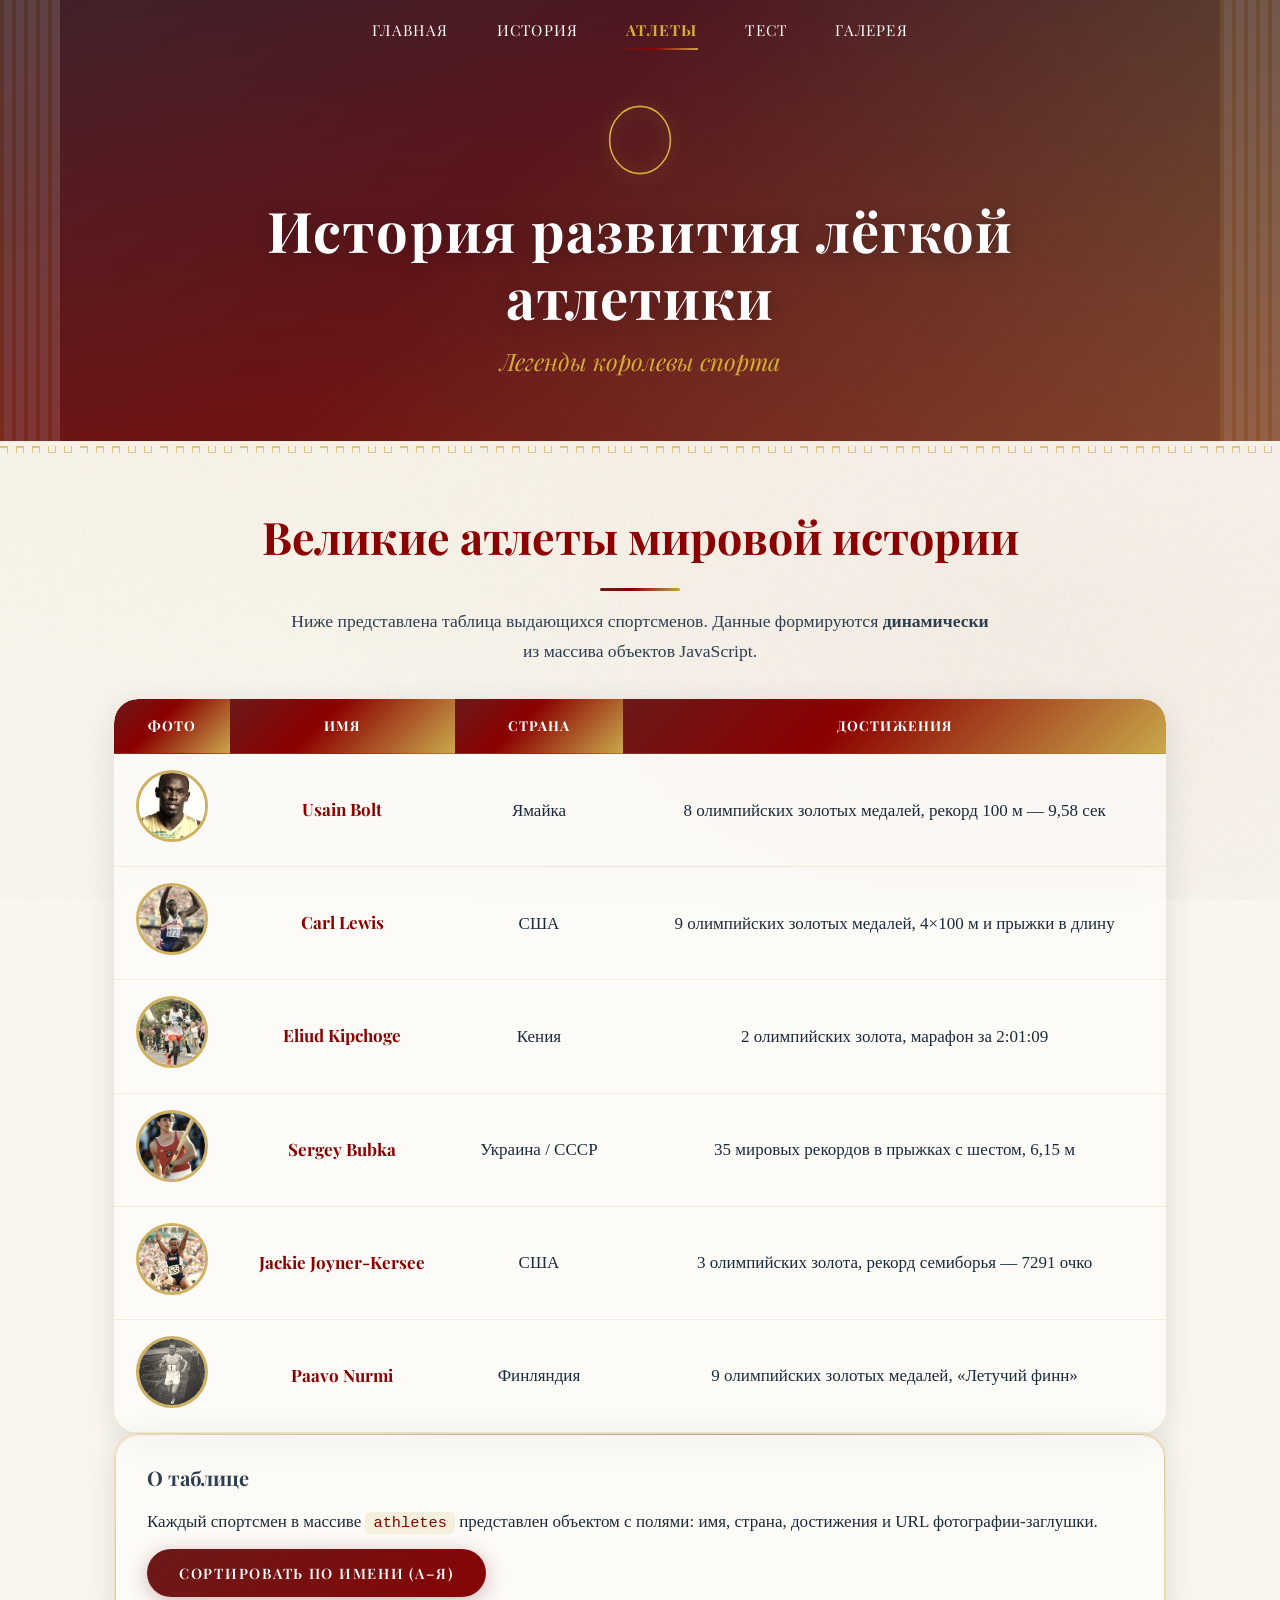
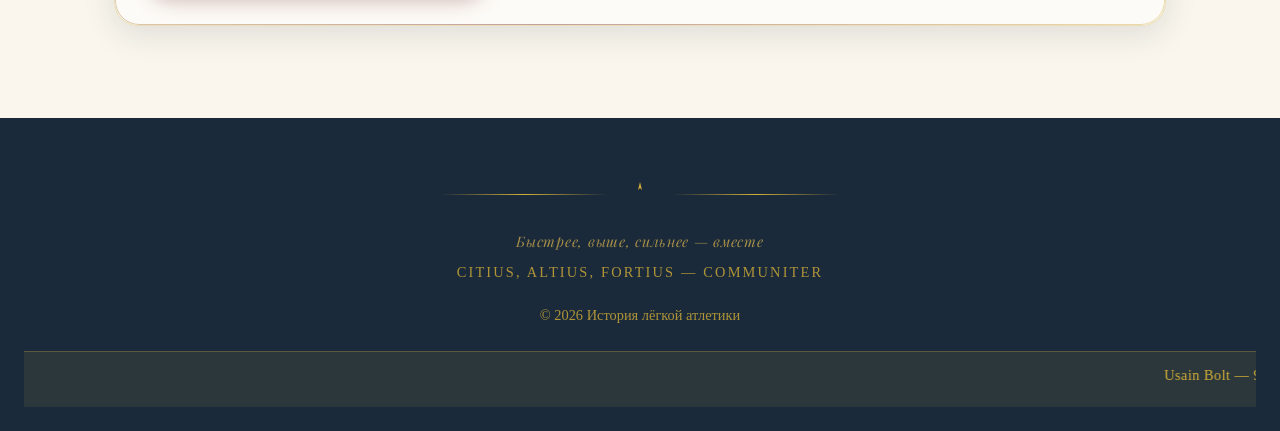
==== athletes.html @ deb90703 "Add files via upload" ====
<!DOCTYPE html>
<html lang="ru">
<head>
    <meta charset="UTF-8">
    <meta name="viewport" content="width=device-width, initial-scale=1.0">
    <title>Великие атлеты</title>
    <link rel="preconnect" href="https://fonts.googleapis.com">
    <link rel="preconnect" href="https://fonts.gstatic.com" crossorigin>
    <link href="https://fonts.googleapis.com/css2?family=Playfair+Display:ital,wght@0,400;0,700;1,400&display=swap" rel="stylesheet">
    <link rel="stylesheet" href="style1.css">
</head>
<body class="page-inner">

    <div class="marble-bg"></div>
    <div class="grain-overlay"></div>

    <nav class="main-nav" id="mainNav">
        <ul>
            <li><a href="index.html">Главная</a></li>
            <li><a href="history.html">История</a></li>
            <li><a href="athletes.html" class="active">Атлеты</a></li>
            <li><a href="quiz.html">Тест</a></li>
            <li><a href="gallery.html">Галерея</a></li>
        </ul>
    </nav>

    <header class="site-header hero">
        <div class="hero-parallax" id="heroParallax"></div>
        <div class="hero-column hero-column--left"></div>
        <div class="hero-column hero-column--right"></div>
        <div class="hero-content">
            <div class="laurel-wreath">
                <svg viewBox="0 0 100 100" xmlns="http://www.w3.org/2000/svg"><ellipse cx="50" cy="50" rx="38" ry="42" fill="none" stroke="#D4AF37" stroke-width="2"/></svg>
            </div>
            <h1>История развития лёгкой атлетики</h1>
            <p class="tagline">Легенды королевы спорта</p>
        </div>
    </header>

    <div class="meander-border"></div>

    <main class="content">
        <h1 class="page-title fade-in">Великие атлеты мировой истории</h1>
        <p class="lead fade-in">
            Ниже представлена таблица выдающихся спортсменов. Данные
            формируются <strong>динамически</strong> из массива объектов JavaScript.
        </p>

        <div class="athletes-table-wrap fade-in">
            <table class="athletes-table">
                <thead>
                    <tr>
                        <th>Фото</th>
                        <th>Имя</th>
                        <th>Страна</th>
                        <th>Достижения</th>
                    </tr>
                </thead>
                <tbody id="athletesBody"></tbody>
            </table>
        </div>

        <section class="history-block fade-in">
            <h3>О таблице</h3>
            <p>
                Каждый спортсмен в массиве <code>athletes</code> представлен объектом
                с полями: имя, страна, достижения и URL фотографии-заглушки.
            </p>
            <button type="button" id="sortAthletesBtn" class="btn">Сортировать по имени (А–Я)</button>
        </section>
    </main>

    <footer class="site-footer">
        <div class="gold-divider"><svg class="laurel-icon" viewBox="0 0 32 32"><path d="M16 4 L18 12 L16 10 L14 12 Z" fill="#D4AF37"/></svg></div>
        <p class="footer-motto">Быстрее, выше, сильнее — вместе</p>
        <p class="footer-motto-en">Citius, Altius, Fortius — Communiter</p>
        <p>&copy; 2026 История лёгкой атлетики</p>
        <div class="ticker-wrap">
            <marquee behavior="scroll" direction="left" class="ticker">
                Usain Bolt — 9,58 сек • Eliud Kipchoge — 2:01:09 марафон • Sergey Bubka — 35 рекордов в прыжках с шестом
            </marquee>
        </div>
    </footer>

    <script src="script.js"></script>
</body>
</html>
---- style1.css ----
/* ============================================
   style1.css — стили внутренних страниц
   Подключает базу + специфика страниц
   ============================================ */

@import url("style.css");

/* --- Таблица атлетов — премиальный стиль --- */
.athletes-table-wrap {
    overflow-x: auto;
    border-radius: var(--radius-lg);
    box-shadow: var(--shadow-soft);
}

.athletes-table {
    width: 100%;
    border-collapse: separate;
    border-spacing: 0;
    background: var(--glass-bg);
    backdrop-filter: blur(12px);
    border-radius: var(--radius-lg);
    overflow: hidden;
}

.athletes-table th,
.athletes-table td {
    padding: 16px 14px;
    text-align: center;
    vertical-align: middle;
    border-bottom: 1px solid rgba(201, 168, 76, 0.2);
}

.athletes-table th {
    background: var(--gradient-gold);
    color: var(--white);
    font-family: var(--font-heading);
    font-size: 0.85rem;
    letter-spacing: 0.08em;
    text-transform: uppercase;
}

.athletes-table tbody tr {
    transition: background 0.3s, transform 0.3s;
}

.athletes-table tbody tr:hover {
    background: rgba(201, 168, 76, 0.08);
    transform: scale(1.01);
}

.athletes-table img {
    width: 72px;
    height: 72px;
    object-fit: cover;
    border-radius: 50%;
    border: 3px solid var(--gold);
    filter: sepia(25%);
    transition: transform 0.3s, box-shadow 0.3s;
}

.athletes-table tbody tr:hover img {
    transform: scale(1.08);
    box-shadow: 0 0 16px var(--gold-glow);
}

.athletes-table td strong {
    font-family: var(--font-heading);
    color: var(--burgundy-dark);
}

/* --- Форма теста --- */
.quiz-form {
    background: var(--glass-bg);
    backdrop-filter: blur(12px);
    padding: 32px;
    border-radius: var(--radius-xl);
    border: 1px solid var(--glass-border);
    box-shadow: var(--shadow-soft);
}

.quiz-form fieldset {
    border: 1px solid rgba(201, 168, 76, 0.3);
    padding: 20px 24px;
    margin-bottom: 24px;
    border-radius: var(--radius-lg);
    background: rgba(255, 255, 255, 0.3);
    transition: box-shadow 0.3s;
}

.quiz-form fieldset:hover {
    box-shadow: 0 4px 20px rgba(201, 168, 76, 0.15);
}

.quiz-form legend {
    font-family: var(--font-heading);
    font-weight: 700;
    color: var(--burgundy-dark);
    padding: 0 12px;
    font-size: 1.05rem;
}

.quiz-form label {
    display: flex;
    align-items: flex-start;
    gap: 10px;
    margin: 10px 0;
    cursor: pointer;
    line-height: 1.5;
    padding: 8px 12px;
    border-radius: 12px;
    transition: background 0.3s;
}

.quiz-form label:hover {
    background: rgba(201, 168, 76, 0.1);
}

.quiz-form input[type="checkbox"],
.quiz-form input[type="radio"] {
    accent-color: var(--burgundy);
    width: 18px;
    height: 18px;
    margin-top: 3px;
    flex-shrink: 0;
}

.timer-box {
    background: var(--gradient-gold);
    color: var(--white);
    text-align: center;
    padding: 18px;
    margin-bottom: 28px;
    border-radius: var(--radius-lg);
    font-family: var(--font-heading);
    font-size: 1.3rem;
    box-shadow: var(--shadow-soft);
    letter-spacing: 0.05em;
}

.timer-box.timer-warning {
    background: linear-gradient(135deg, #8B0000, #DC143C);
    animation: pulseTimer 1s ease infinite;
}

@keyframes pulseTimer {
    0%, 100% { box-shadow: 0 0 0 0 rgba(220, 20, 60, 0.4); }
    50% { box-shadow: 0 0 0 12px rgba(220, 20, 60, 0); }
}

/* --- Галерея --- */
.gallery-container {
    text-align: center;
}

.gallery-viewport {
    position: relative;
    max-width: 700px;
    margin: 28px auto;
    overflow: hidden;
    border-radius: var(--radius-xl);
    background: var(--glass-bg);
    backdrop-filter: blur(12px);
    border: 1px solid var(--glass-border);
    box-shadow: var(--shadow-hover);
}

.gallery-slide {
    display: none;
    padding: 16px;
    animation: fadeInUp 0.5s ease;
}

.gallery-slide.active {
    display: block;
}

.gallery-slide img {
    width: 100%;
    max-height: 420px;
    object-fit: cover;
    border-radius: var(--radius-lg);
    filter: sepia(25%) contrast(1.05);
    transition: transform 0.5s ease, box-shadow 0.5s ease;
}

.gallery-slide img:hover {
    transform: scale(1.05);
    box-shadow: 0 0 30px var(--gold-glow);
}

.gallery-caption {
    margin-top: 16px;
    padding: 14px 20px;
    background: rgba(26, 42, 58, 0.06);
    border-radius: var(--radius-lg);
    font-family: var(--font-heading);
    font-style: italic;
    font-size: 1.05rem;
    color: var(--navy);
    opacity: 0.75;
    transition: opacity 0.4s, transform 0.4s;
}

.gallery-slide:hover .gallery-caption {
    opacity: 1;
    transform: translateY(-4px);
    color: var(--burgundy-dark);
}

.gallery-controls {
    margin: 20px 0;
    display: flex;
    justify-content: center;
    gap: 16px;
    flex-wrap: wrap;
}

.gallery-counter {
    margin-top: 12px;
    font-family: var(--font-heading);
    color: var(--gold);
    font-size: 1.1rem;
}

.gallery-thumbs {
    display: flex;
    justify-content: center;
    flex-wrap: wrap;
    gap: 14px;
    margin-top: 28px;
}

.gallery-thumbs figure {
    width: 110px;
    cursor: pointer;
    border: 2px solid transparent;
    border-radius: var(--radius-lg);
    overflow: hidden;
    transition: border-color 0.3s, transform 0.3s, box-shadow 0.3s;
    background: var(--white);
}

.gallery-thumbs figure:hover,
.gallery-thumbs figure.active-thumb {
    border-color: var(--gold);
    transform: scale(1.08);
    box-shadow: 0 8px 24px var(--gold-glow);
}

.gallery-thumbs img {
    width: 100%;
    height: 72px;
    object-fit: cover;
    filter: sepia(30%);
}

.gallery-thumbs figcaption {
    font-size: 0.7rem;
    padding: 6px;
    background: var(--cream);
    color: var(--navy);
    font-family: var(--font-heading);
}

/* --- Хронология истории — timeline --- */
.timeline-marker {
    display: inline-block;
    background: var(--gradient-gold);
    color: var(--white);
    padding: 4px 14px;
    border-radius: 50px;
    font-size: 0.8rem;
    letter-spacing: 0.06em;
    text-transform: uppercase;
    margin-bottom: 12px;
}

.note {
    background: rgba(201, 168, 76, 0.1);
    padding: 20px;
    margin-top: 16px;
    border-left: 4px solid var(--gold);
    border-radius: 0 var(--radius-lg) var(--radius-lg) 0;
}

.note h4 {
    color: var(--burgundy) !important;
}

/* --- Код в тексте --- */
code {
    background: rgba(201, 168, 76, 0.15);
    padding: 2px 8px;
    border-radius: 6px;
    font-size: 0.9em;
    color: var(--burgundy-dark);
}
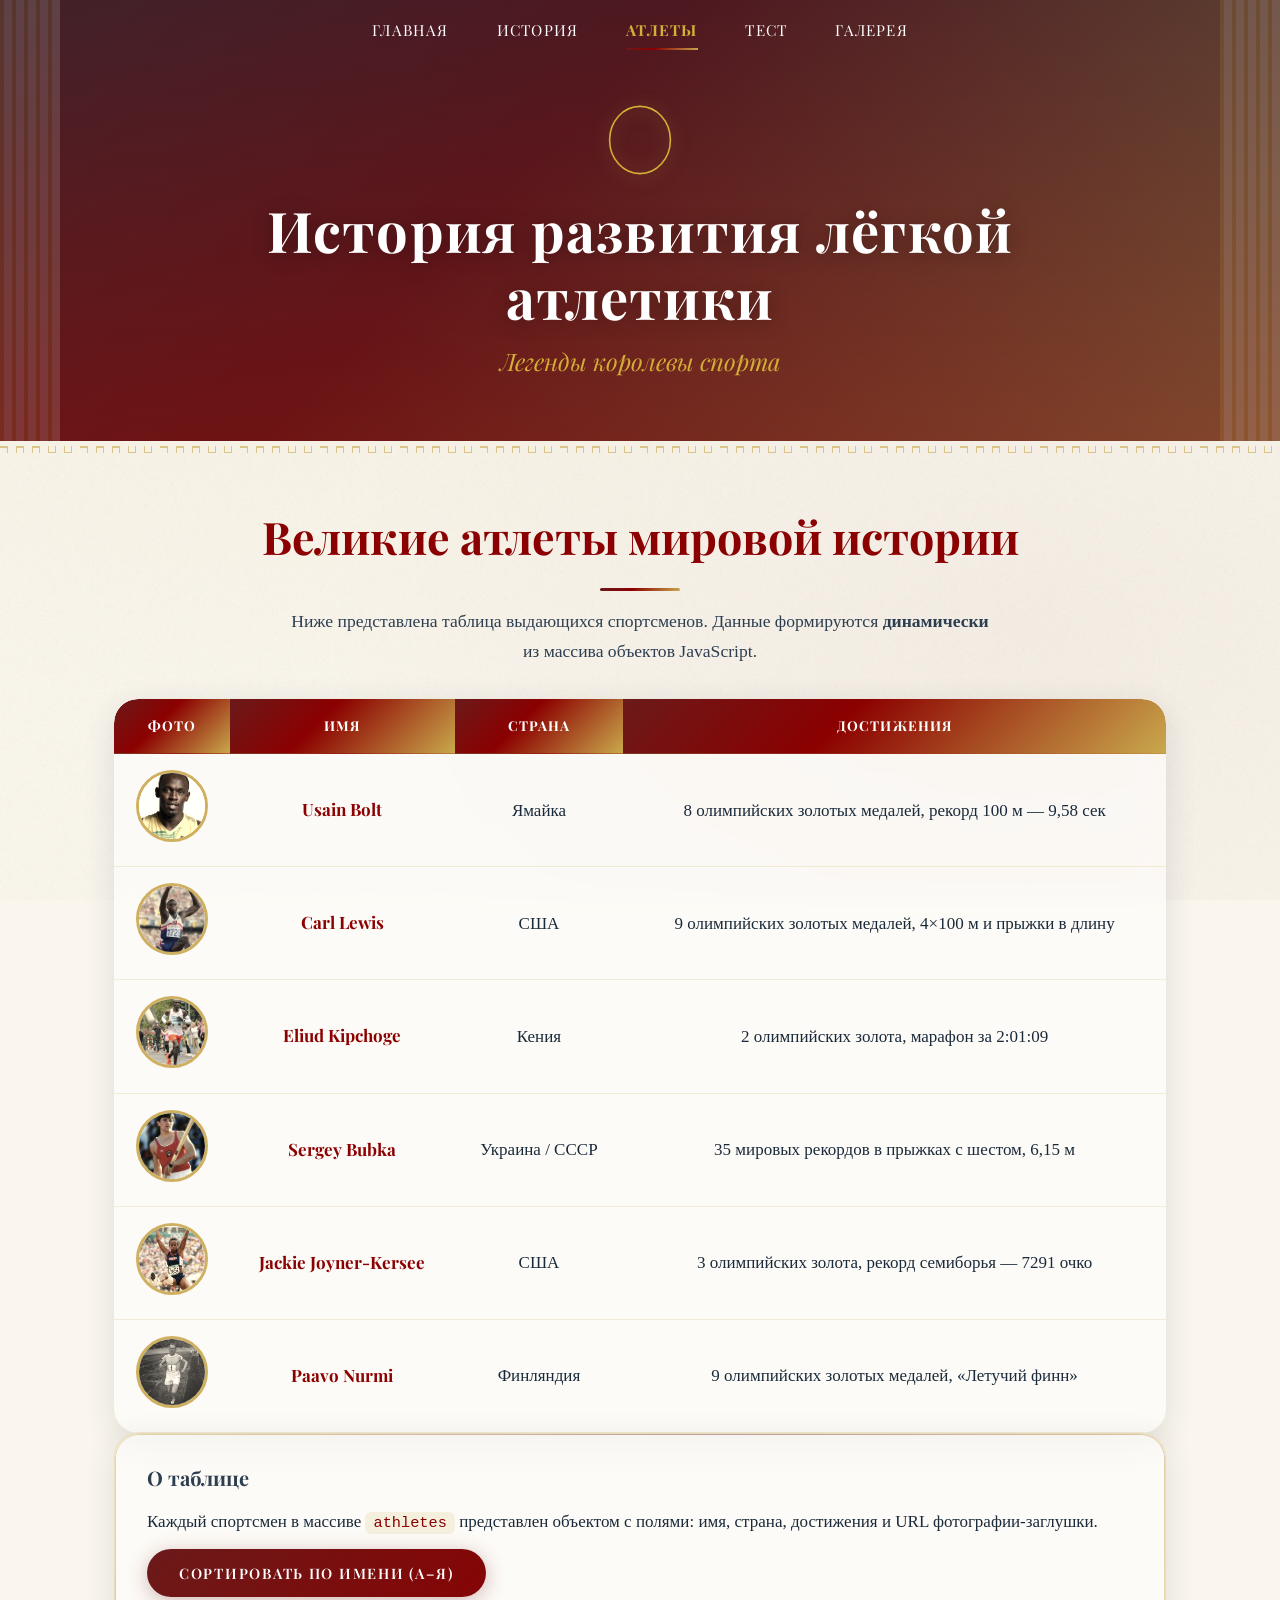
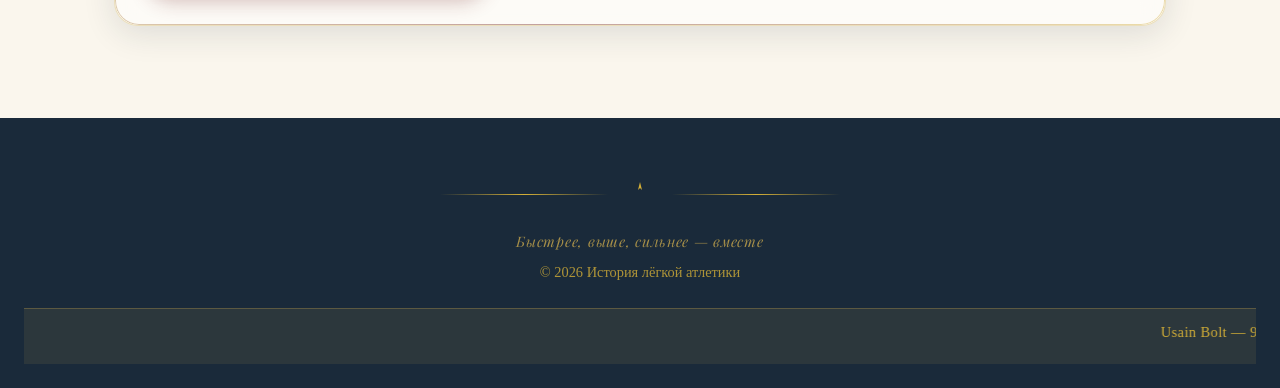
==== commit 2fdb4df1: "Update athletes.html" ====
--- a/athletes.html
+++ b/athletes.html
@@ -73,7 +73,6 @@
     <footer class="site-footer">
         <div class="gold-divider"><svg class="laurel-icon" viewBox="0 0 32 32"><path d="M16 4 L18 12 L16 10 L14 12 Z" fill="#D4AF37"/></svg></div>
         <p class="footer-motto">Быстрее, выше, сильнее — вместе</p>
-        <p class="footer-motto-en">Citius, Altius, Fortius — Communiter</p>
         <p>&copy; 2026 История лёгкой атлетики</p>
         <div class="ticker-wrap">
             <marquee behavior="scroll" direction="left" class="ticker">
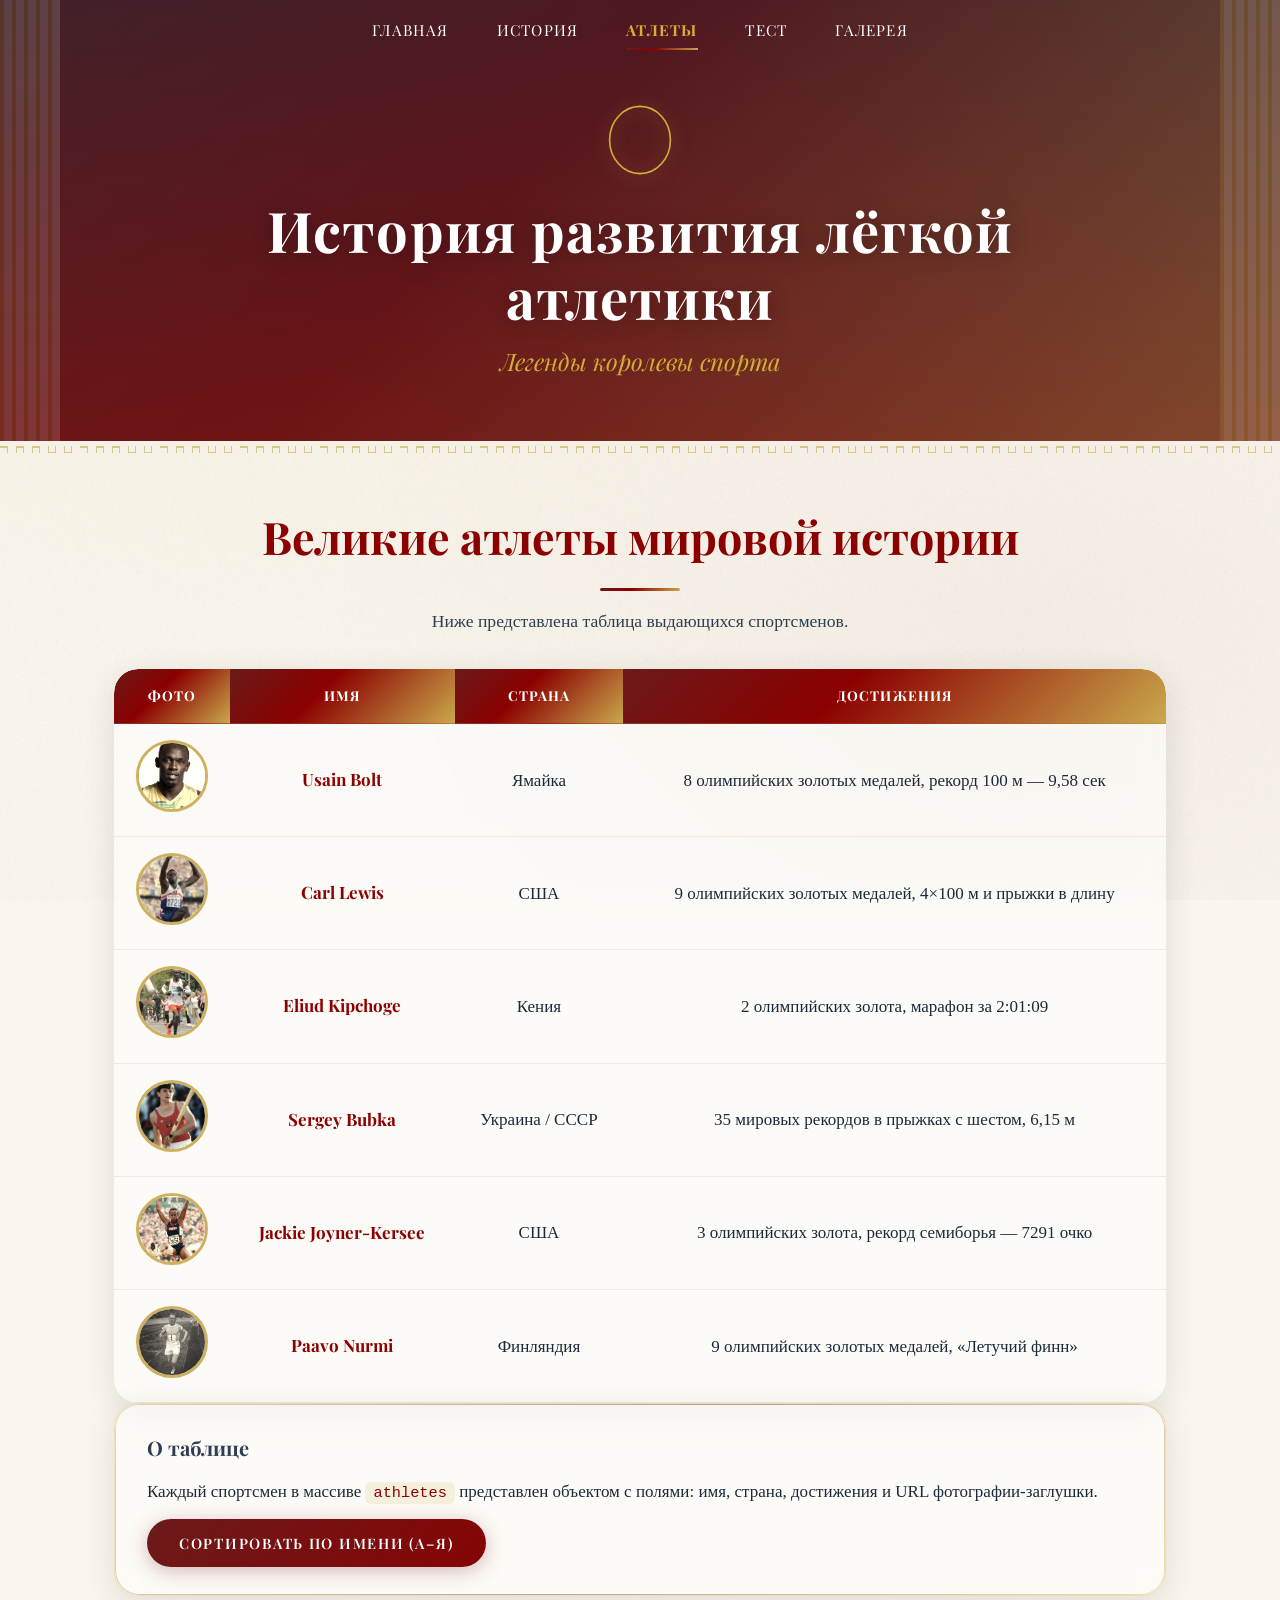
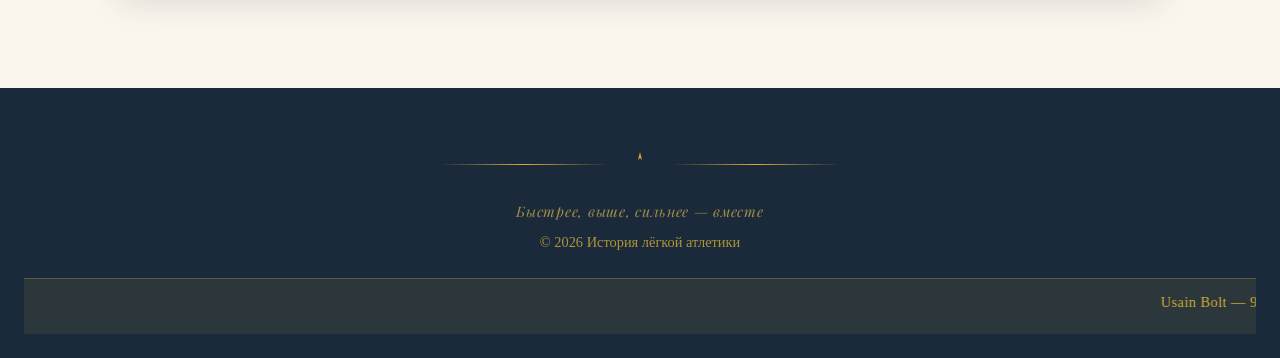
==== commit ac44f0c7: "Update athletes.html" ====
--- a/athletes.html
+++ b/athletes.html
@@ -42,8 +42,7 @@
     <main class="content">
         <h1 class="page-title fade-in">Великие атлеты мировой истории</h1>
         <p class="lead fade-in">
-            Ниже представлена таблица выдающихся спортсменов. Данные
-            формируются <strong>динамически</strong> из массива объектов JavaScript.
+            Ниже представлена таблица выдающихся спортсменов.
         </p>
 
         <div class="athletes-table-wrap fade-in">
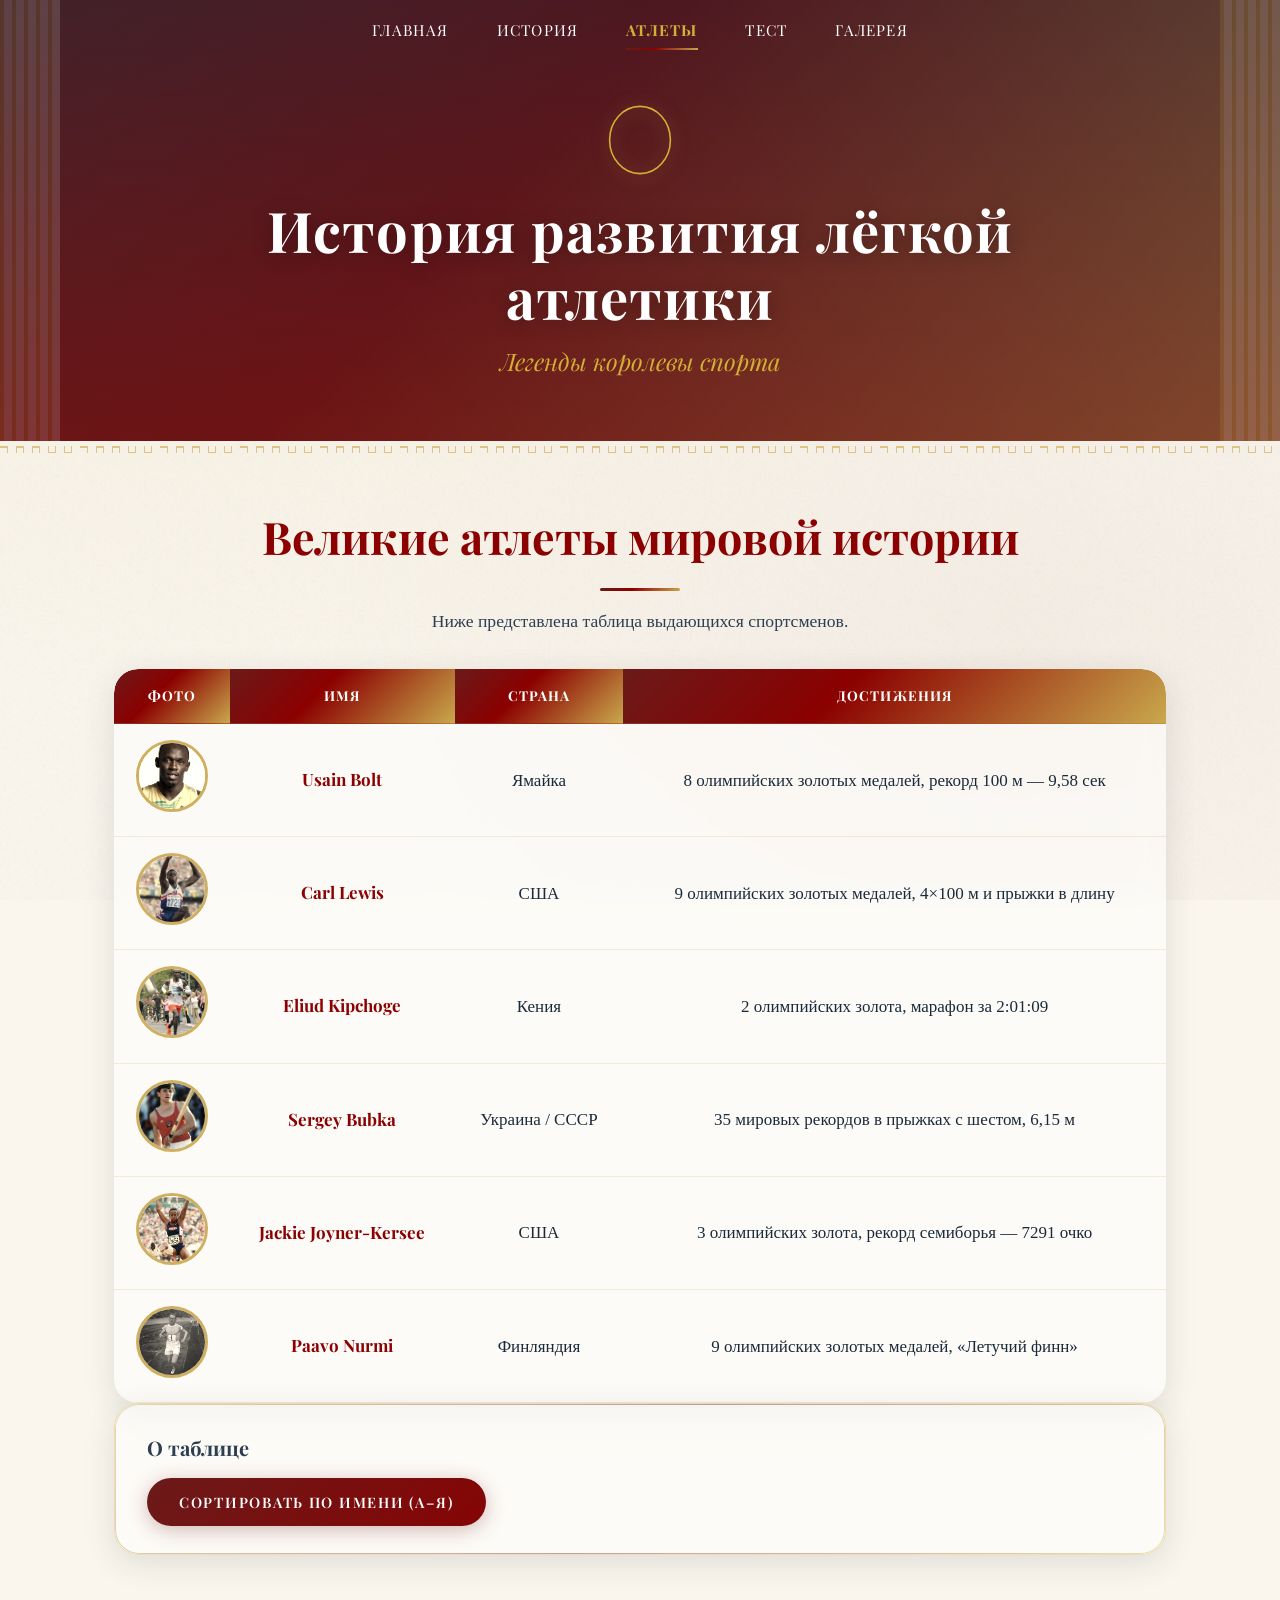
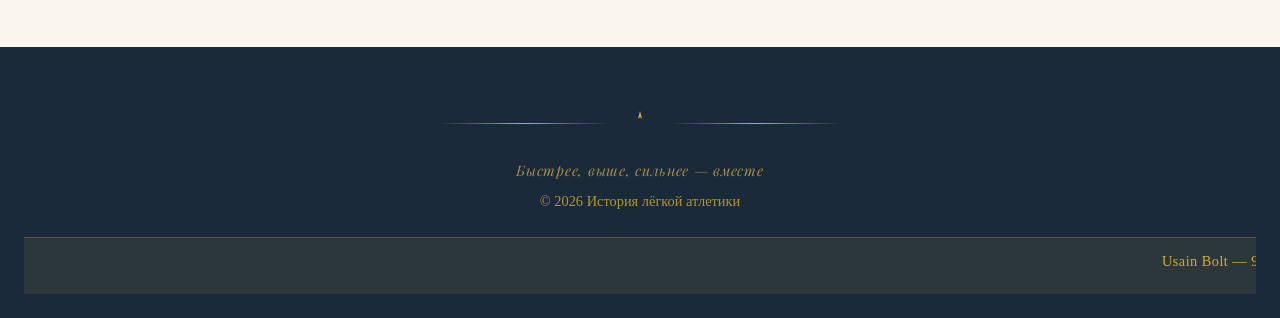
==== commit 0916f651: "Update athletes.html" ====
--- a/athletes.html
+++ b/athletes.html
@@ -62,8 +62,6 @@
         <section class="history-block fade-in">
             <h3>О таблице</h3>
             <p>
-                Каждый спортсмен в массиве <code>athletes</code> представлен объектом
-                с полями: имя, страна, достижения и URL фотографии-заглушки.
             </p>
             <button type="button" id="sortAthletesBtn" class="btn">Сортировать по имени (А–Я)</button>
         </section>
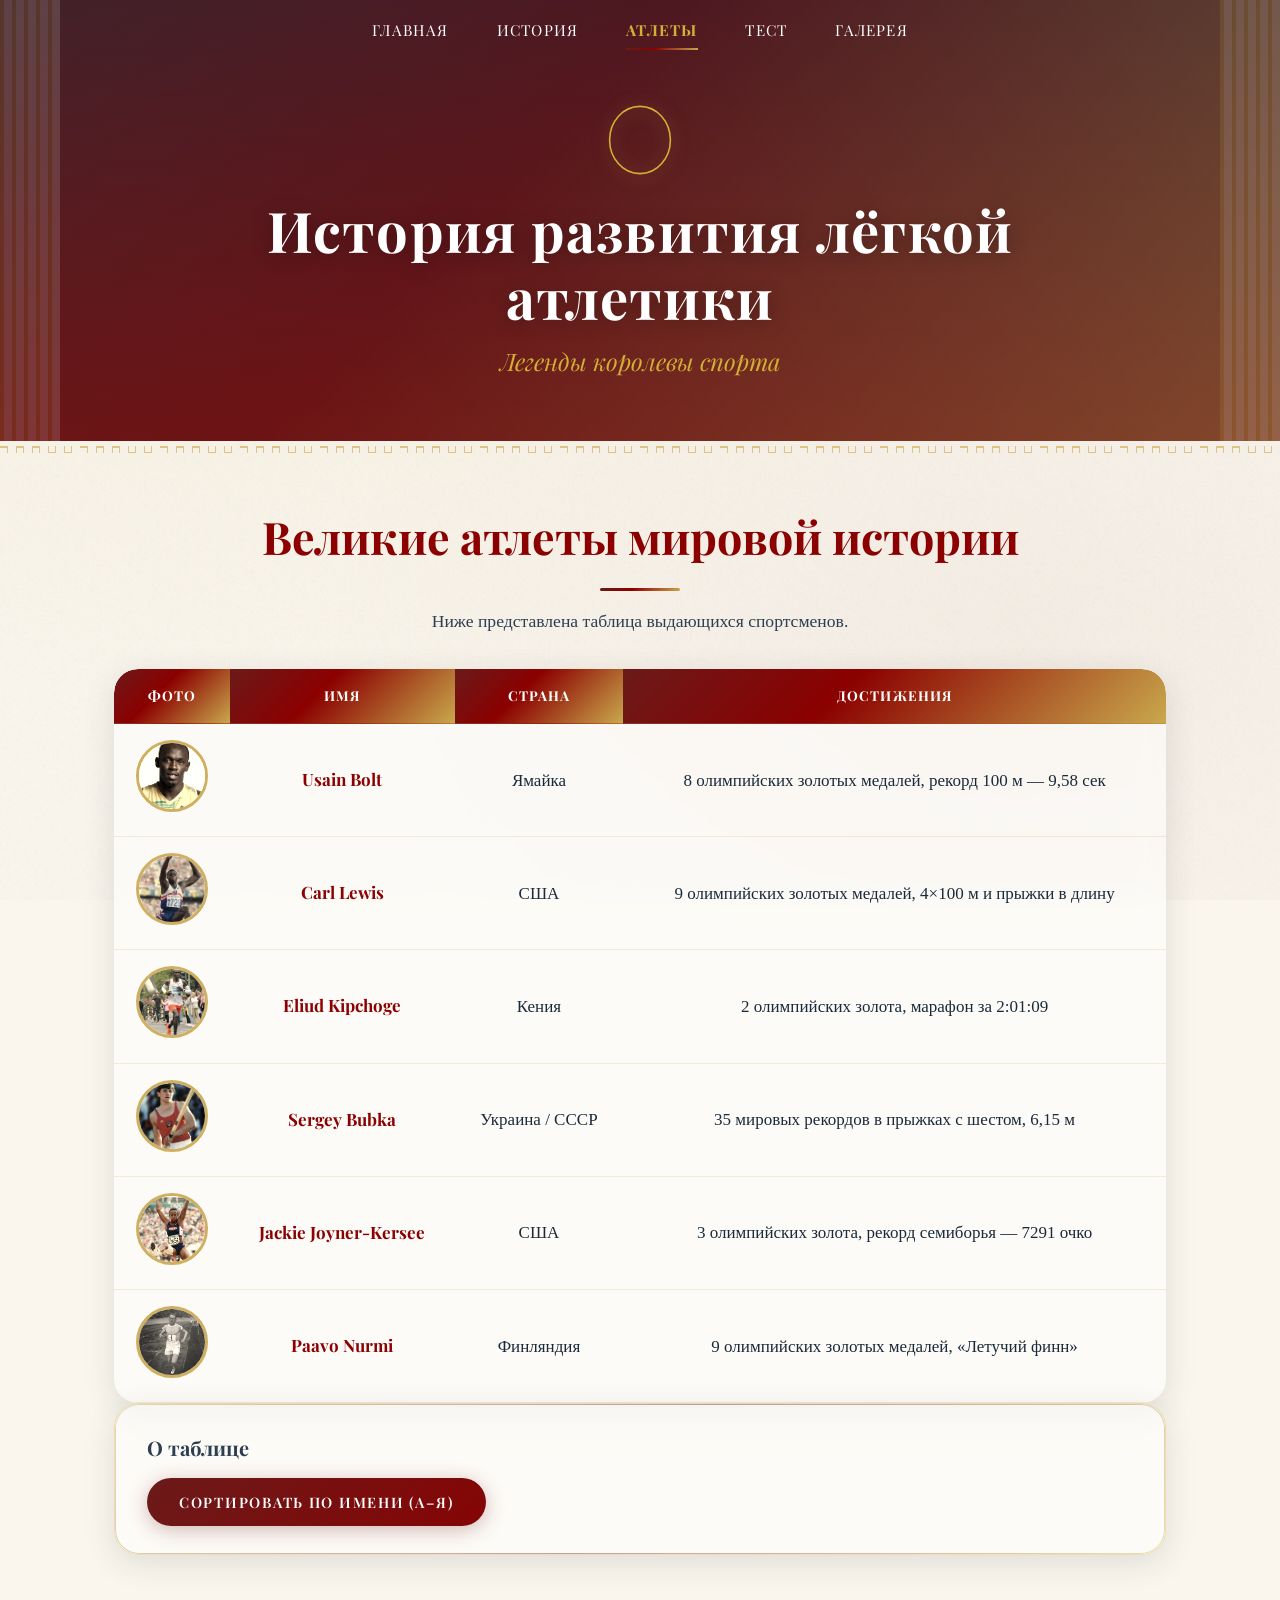
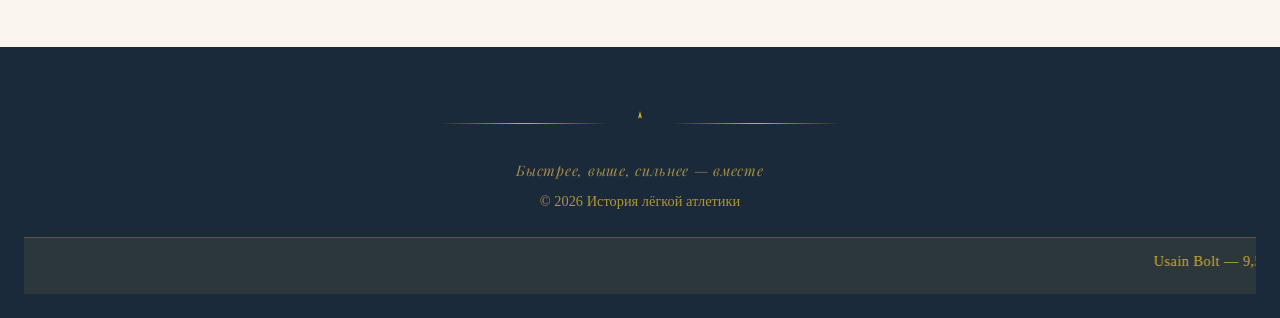
==== commit 6468fdf0: "Update athletes.html" ====
--- a/athletes.html
+++ b/athletes.html
@@ -61,7 +61,6 @@
 
         <section class="history-block fade-in">
             <h3>О таблице</h3>
-            <p>
             </p>
             <button type="button" id="sortAthletesBtn" class="btn">Сортировать по имени (А–Я)</button>
         </section>
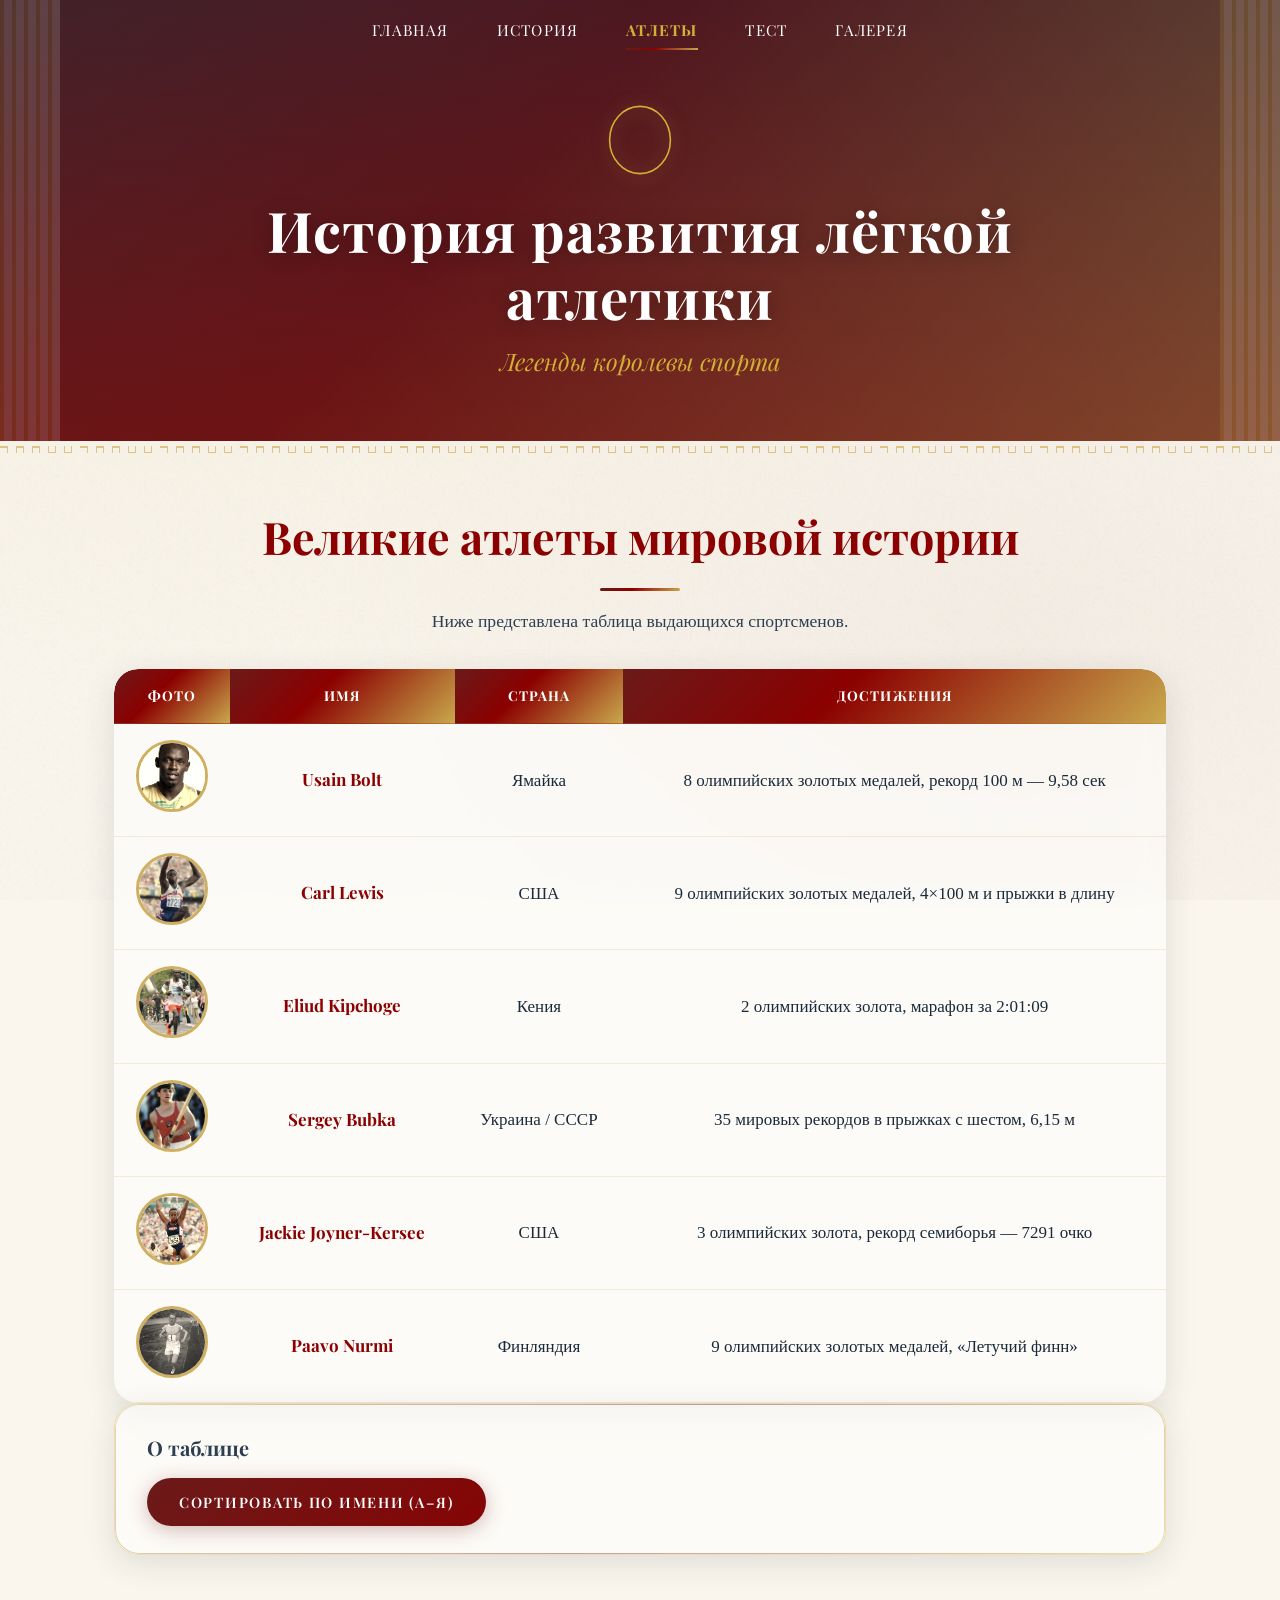
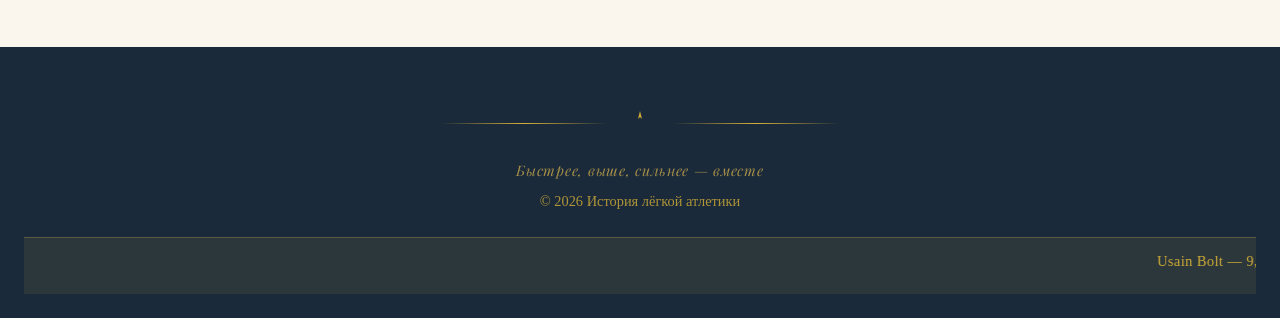
==== commit 93ce2c65: "Update athletes.html" ====
--- a/athletes.html
+++ b/athletes.html
@@ -61,7 +61,6 @@
 
         <section class="history-block fade-in">
             <h3>О таблице</h3>
-            </p>
             <button type="button" id="sortAthletesBtn" class="btn">Сортировать по имени (А–Я)</button>
         </section>
     </main>
